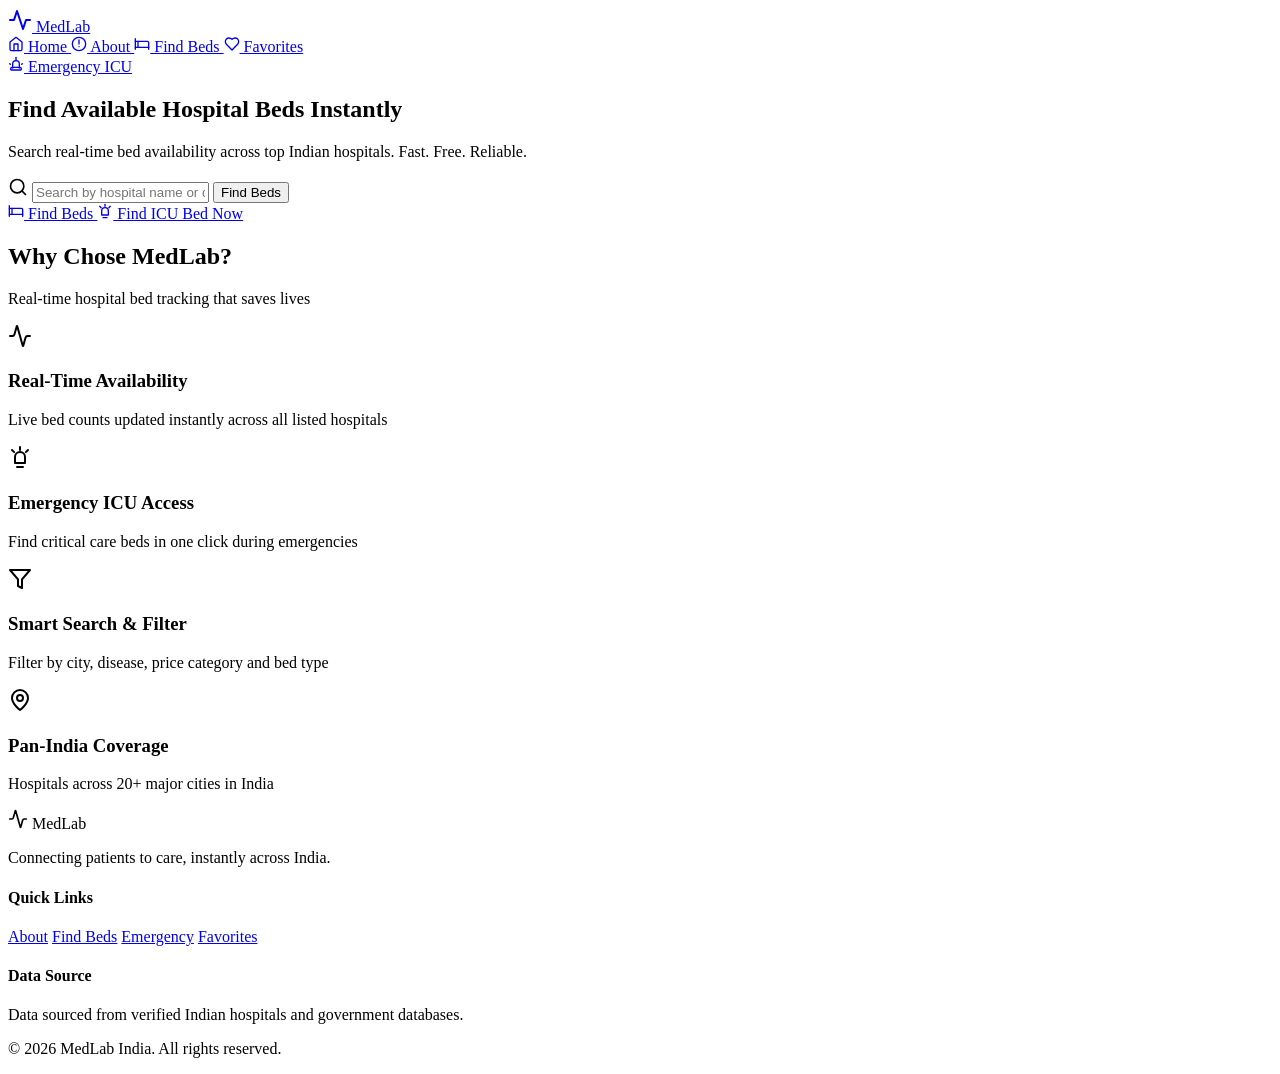
==== index.html @ c767801e "Main Page created" ====
<!DOCTYPE html>
<html lang="en">
<head>
    <meta charset="UTF-8">
    <meta name="viewport" content="width=device-width, initial-scale=1.0">
    <title>MedLab — Find Hospital Beds Instantly</title>
    <link rel="stylesheet" href="style.css">
    <link href="https://fonts.googleapis.com/css2?family=Syne:wght@400;600;700;800&family=DM+Sans:wght@300;400;500;600&display=swap" rel="stylesheet">
</head>
<body>
    <div class="app">
        <nav class="navbar">
            <a href="index.html" class="logo">
                <svg xmlns="http://www.w3.org/2000/svg" width="24" height="24" viewBox="0 0 24 24" fill="none" stroke="currentColor" stroke-width="2" stroke-linecap="round" stroke-linejoin="round"><polyline points="22 12 18 12 15 21 9 3 6 12 2 12"/></svg>
                <span>MedLab</span>
            </a>
            <div class="nav-links">
                <a href="index.html" class="nav-link" id="nav-home">
                    <svg xmlns="http://www.w3.org/2000/svg" width="16" height="16" viewBox="0 0 24 24" fill="none" stroke="currentColor" stroke-width="2" stroke-linecap="round" stroke-linejoin="round"><path d="m3 9 9-7 9 7v11a2 2 0 0 1-2 2H5a2 2 0 0 1-2-2z"/><polyline points="9 22 9 12 15 12 15 22"/></svg>
                    Home                    
                </a>
                <a href="about.html" class="nav-link" id="nav-about">
                    <svg xmlns="http://www.w3.org/2000/svg" width="16" height="16" viewBox="0 0 24 24" fill="none" stroke="currentColor" stroke-width="2" stroke-linecap="round" stroke-linejoin="round"><circle cx="12" cy="12" r="10"/><path d="M12 6v6m0 4h.01"/></svg>
                    About
                </a>
                <a href="beds.html" class="nav-link" id="nav-beds">
                    <svg xmlns="http://www.w3.org/2000/svg" width="16" height="16" viewBox="0 0 24 24" fill="none" stroke="currentColor" stroke-width="2" stroke-linecap="round" stroke-linejoin="round"><path d="M2 4v16"/><path d="M2 8h18a2 2 0 0 1 2 2v10"/><path d="M2 17h20"/><path d="M6 8v9"/></svg>
                    Find Beds
                </a>
                <a href="favorites.html" class="nav-link" id="nav-favorites">
                    <svg xmlns="http://www.w3.org/2000/svg" width="16" height="16" viewBox="0 0 24 24" fill="none" stroke="currentColor" stroke-width="2" stroke-linecap="round" stroke-linejoin="round"><path d="M19 14c1.49-1.46 3-3.21 3-5.5A5.5 5.5 0 0 0 16.5 3c-1.76 0-3 .5-4.5 2-1.5-1.5-2.74-2-4.5-2A5.5 5.5 0 0 0 2 8.5c0 2.3 1.5 4.05 3 5.5l7 7Z"/></svg>
                    Favorites
                </a>
            </div>
                <a href="beds.html?filter=icu" class="emergency-nav" id="nav-emergency">
                    <svg xmlns="http://www.w3.org/2000/svg" width="16" height="16" viewBox="0 0 24 24" fill="none" stroke="currentColor" stroke-width="2" stroke-linecap="round" stroke-linejoin="round"><path d="M7 18v-6a5 5 0 1 1 10 0v6"/><path d="M5 21a1 1 0 0 1-1-1v-1a2 2 0 0 1 2-2h12a2 2 0 0 1 2 2v1a1 1 0 0 1-1 1z"/><path d="M12 7V2"/><path d="m3.5 12.5-1-1"/><path d="m20.5 12.5 1-1"/></svg>
                    <span class="emergency-text">Emergency ICU</span>
                </a>
        </nav>

        <section class="hero">
            <div class="hero-inner">
                <h1 class="hero-heading">
                    Find Available Hospital Beds Instantly
                </h1>
                <p class="hero-subtitle">Search real-time bed availability across top Indian hospitals. Fast. Free. Reliable.</p>
                <div class="hero-searchbar">
                    <svg xmlns="http://www.w3.org/2000/svg" width="20" height="20" viewBox="0 0 24 24" fill="none" stroke="currentColor" stroke-width="2" stroke-linecap="round" stroke-linejoin="round"><circle cx="11" cy="11" r="8"/><path d="m21 21-4.3-4.3"/></svg>
                    <input id="hero-search" type="text" placeholder="Search by hospital name or disease..." />
                    <button id="btn-hero-search" class="btn-search">Find Beds</button>
                </div>
                <div class="hero-actions">
                    <a href="beds.html" class="btn-find-beds">
                    <svg xmlns="http://www.w3.org/2000/svg" width="16" height="16" viewBox="0 0 24 24" fill="none" stroke="currentColor" stroke-width="2" stroke-linecap="round" stroke-linejoin="round"><path d="M2 4v16"/><path d="M2 8h18a2 2 0 0 1 2 2v10"/><path d="M2 17h20"/><path d="M6 8v9"/></svg>
                    Find Beds
                    </a>
                    <a href="beds.html?bedType=ICU%20Only" class="btn-emergency-hero">
                    <svg xmlns="http://www.w3.org/2000/svg" width="16" height="16" viewBox="0 0 24 24" fill="none" stroke="currentColor" stroke-width="2" stroke-linecap="round" stroke-linejoin="round"><path d="M7 12a5 5 0 0 1 5-5v0a5 5 0 0 1 5 5v6H7v-6Z"/><path d="M12 2v3"/><path d="m20 5-2.14 2.14"/><path d="m4 5 2.14 2.14"/><path d="M15 22H9"/></svg>
                    Find ICU Bed Now
                    </a>
                </div>
            </div>
        </section>
        <section class="feature-section">
            <div class="feature-inner">
                <h2 class="reveal">Why Chose MedLab?</h2>
                <p class="reveal">Real-time hospital bed tracking that saves lives</p>
                <div class="features-grid">
                    <div class="feature-card" style="transition-delay: 0ms">
                        <div class="feature-icon">
                            <svg xmlns="http://www.w3.org/2000/svg" width="24" height="24" viewBox="0 0 24 24" fill="none" stroke="currentColor" stroke-width="2" stroke-linecap="round" stroke-linejoin="round"><path d="M22 12h-2.48a2 2 0 0 0-1.93 1.46l-2.35 8.36a.25.25 0 0 1-.48 0L9.24 2.18a.25.25 0 0 0-.48 0l-2.35 8.36A2 2 0 0 1 4.48 12H2"/></svg>
                        </div>
                        <h3>Real-Time Availability</h3>
                        <p>Live bed counts updated instantly across all listed hospitals</p>
                    </div>
                    <div class="feature-card" style="transition-delay: 80ms">
                        <div class="feature-icon">
                            <svg xmlns="http://www.w3.org/2000/svg" width="24" height="24" viewBox="0 0 24 24" fill="none" stroke="currentColor" stroke-width="2" stroke-linecap="round" stroke-linejoin="round"><path d="M7 12a5 5 0 0 1 5-5v0a5 5 0 0 1 5 5v6H7v-6Z"/><path d="M12 2v3"/><path d="m20 5-2.14 2.14"/><path d="m4 5 2.14 2.14"/><path d="M15 22H9"/></svg>
                        </div>
                        <h3>Emergency ICU Access</h3>
                        <p>Find critical care beds in one click during emergencies</p>
                    </div>
                    <div class="feature-card" style="transition-delay: 160ms">
                        <div class="feature-icon">
                            <svg xmlns="http://www.w3.org/2000/svg" width="24" height="24" viewBox="0 0 24 24" fill="none" stroke="currentColor" stroke-width="2" stroke-linecap="round" stroke-linejoin="round"><polygon points="22 3 2 3 10 12.46 10 19 14 21 14 12.46 22 3"/></svg>
                        </div>
                        <h3>Smart Search & Filter</h3>
                        <p>Filter by city, disease, price category and bed type</p>
                    </div>
                    <div class="feature-card" style="transition-delay: 240ms">
                        <div class="feature-icon">
                            <svg xmlns="http://www.w3.org/2000/svg" width="24" height="24" viewBox="0 0 24 24" fill="none" stroke="currentColor" stroke-width="2" stroke-linecap="round" stroke-linejoin="round"><path d="M20 10c0 6-8 12-8 12s-8-6-8-12a8 8 0 0 1 16 0Z"/><circle cx="12" cy="10" r="3"/></svg>
                        </div>
                        <h3>Pan-India Coverage</h3>
                        <p>Hospitals across 20+ major cities in India</p>
                    </div>
                </div>
            </div>
        </section>
        <footer class="footer">
            <div class="footer-grid">
                <div>
                    <div class="footer-brand">
                    <svg xmlns="http://www.w3.org/2000/svg" width="20" height="20" viewBox="0 0 24 24" fill="none" stroke="currentColor" stroke-width="2" stroke-linecap="round" stroke-linejoin="round"><path d="M22 12h-2.48a2 2 0 0 0-1.93 1.46l-2.35 8.36a.25.25 0 0 1-.48 0L9.24 2.18a.25.25 0 0 0-.48 0l-2.35 8.36A2 2 0 0 1 4.48 12H2"/></svg>
                    <span>MedLab</span>
                    </div>
                    <p class="footer-desc">Connecting patients to care, instantly across India.</p>
                </div>
                <div>
                    <h4>Quick Links</h4>
                    <div class="footer-links">
                    <a href="about.html" class="footer-link">About</a>
                    <a href="beds.html" class="footer-link">Find Beds</a>
                    <a href="beds.html?filter=icu" class="footer-link">Emergency</a>
                    <a href="favorites.html" class="footer-link">Favorites</a>
                    </div>
                </div>
                <div>
                    <h4>Data Source</h4>
                    <p class="footer-source">Data sourced from verified Indian hospitals and government databases.</p>
                </div>
                </div>
                <div class="footer-bottom">
                <p>© 2026 MedLab India. All rights reserved.</p>
            </div>
        </footer>
 
</div>
</body>
</html>
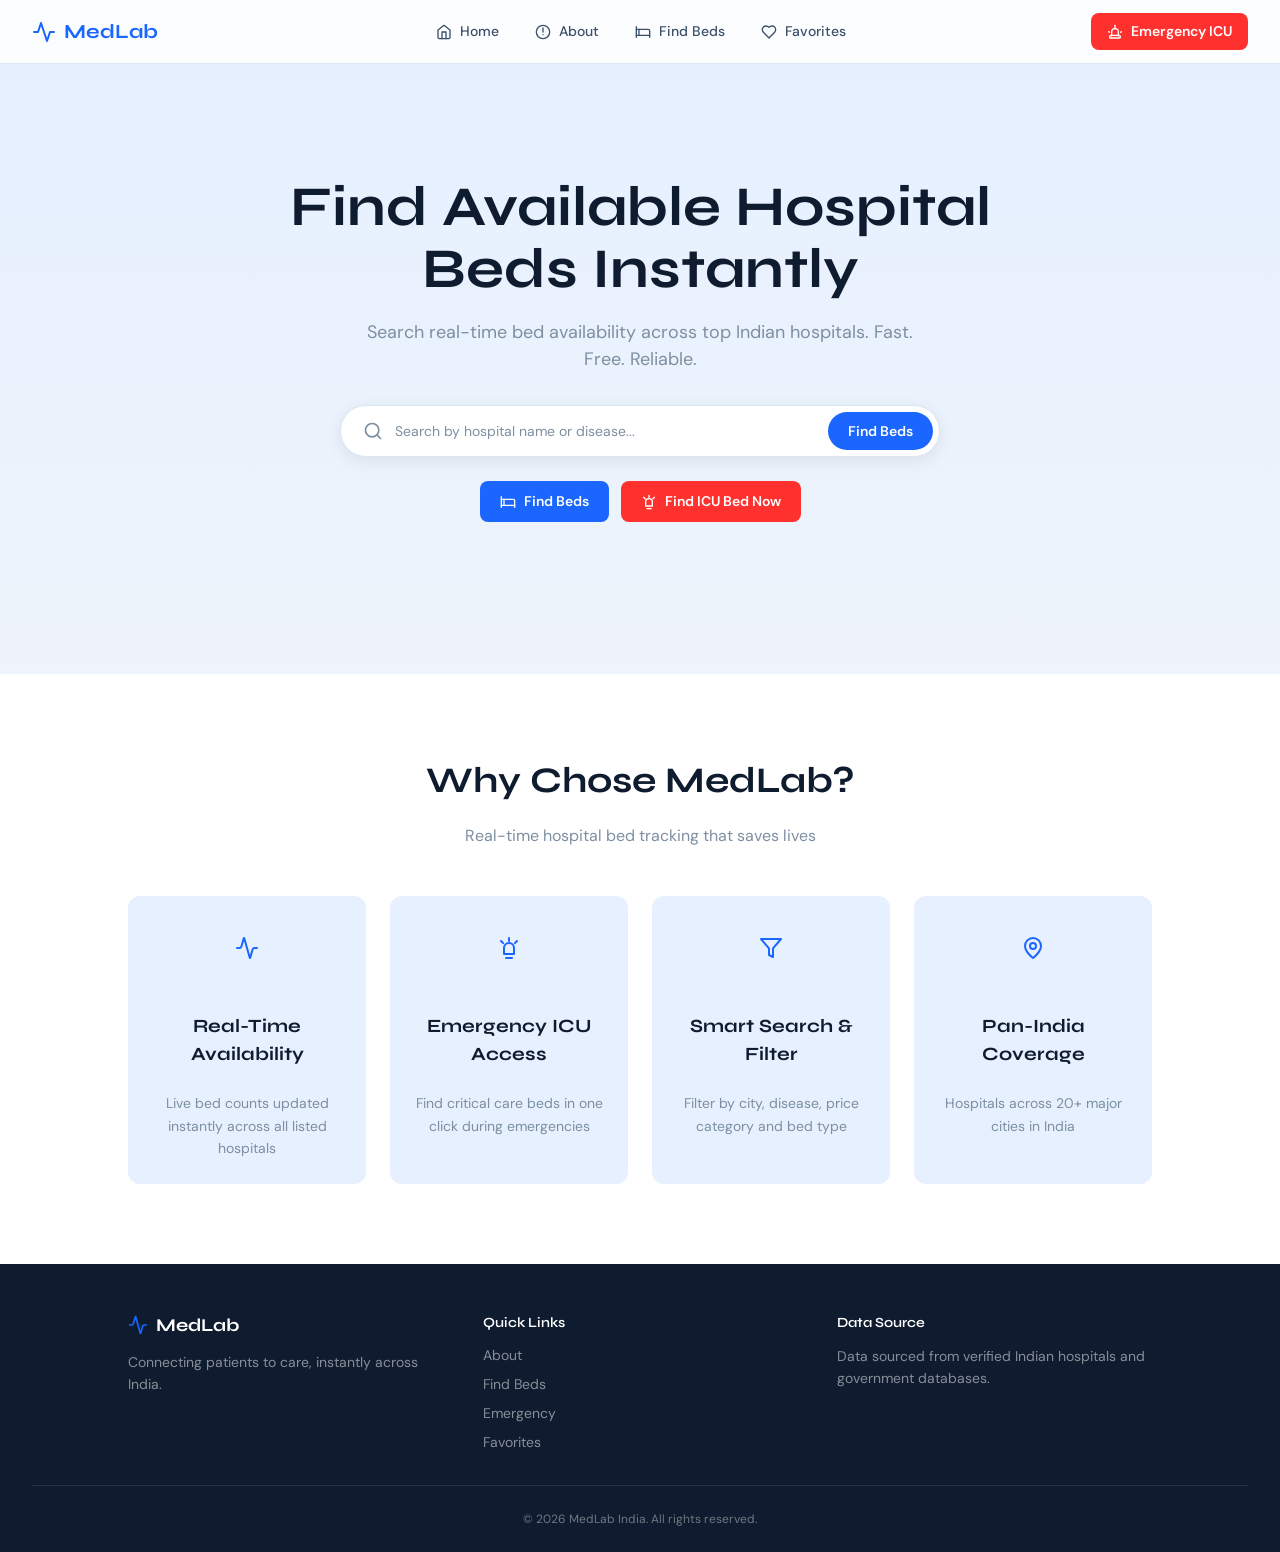
==== commit f24f45ef: "Simplified structure for home page" ====
--- a/index.html
+++ b/index.html
@@ -1,20 +1,20 @@
 <!DOCTYPE html>
 <html lang="en">
 <head>
-    <meta charset="UTF-8">
-    <meta name="viewport" content="width=device-width, initial-scale=1.0">
-    <title>MedLab — Find Hospital Beds Instantly</title>
-    <link rel="stylesheet" href="style.css">
-    <link href="https://fonts.googleapis.com/css2?family=Syne:wght@400;600;700;800&family=DM+Sans:wght@300;400;500;600&display=swap" rel="stylesheet">
+  <meta charset="UTF-8">
+  <meta name="viewport" content="width=device-width, initial-scale=1.0">
+  <title>MedLab — Find Hospital Beds Instantly</title>
+  <link rel="stylesheet" href="style.css">
+  <link href="https://fonts.googleapis.com/css2?family=Syne:wght@400;600;700;800&family=DM+Sans:wght@300;400;500;600&display=swap" rel="stylesheet">
 </head>
 <body>
-    <div class="app">
-        <nav class="navbar">
-            <a href="index.html" class="logo">
-                <svg xmlns="http://www.w3.org/2000/svg" width="24" height="24" viewBox="0 0 24 24" fill="none" stroke="currentColor" stroke-width="2" stroke-linecap="round" stroke-linejoin="round"><polyline points="22 12 18 12 15 21 9 3 6 12 2 12"/></svg>
-                <span>MedLab</span>
-            </a>
-            <div class="nav-links">
+  <div class="app">
+    <nav class="navbar">
+      <a href="index.html" class="logo">
+        <svg xmlns="http://www.w3.org/2000/svg" width="24" height="24" viewBox="0 0 24 24" fill="none" stroke="currentColor" stroke-width="2" stroke-linecap="round" stroke-linejoin="round"><polyline points="22 12 18 12 15 21 9 3 6 12 2 12"/></svg>
+        <span>MedLab</span>
+      </a>
+      <div class="nav-links">
                 <a href="index.html" class="nav-link" id="nav-home">
                     <svg xmlns="http://www.w3.org/2000/svg" width="16" height="16" viewBox="0 0 24 24" fill="none" stroke="currentColor" stroke-width="2" stroke-linecap="round" stroke-linejoin="round"><path d="m3 9 9-7 9 7v11a2 2 0 0 1-2 2H5a2 2 0 0 1-2-2z"/><polyline points="9 22 9 12 15 12 15 22"/></svg>
                     Home                    
@@ -65,66 +65,65 @@
             <div class="feature-inner">
                 <h2 class="reveal">Why Chose MedLab?</h2>
                 <p class="reveal">Real-time hospital bed tracking that saves lives</p>
-                <div class="features-grid">
-                    <div class="feature-card" style="transition-delay: 0ms">
-                        <div class="feature-icon">
-                            <svg xmlns="http://www.w3.org/2000/svg" width="24" height="24" viewBox="0 0 24 24" fill="none" stroke="currentColor" stroke-width="2" stroke-linecap="round" stroke-linejoin="round"><path d="M22 12h-2.48a2 2 0 0 0-1.93 1.46l-2.35 8.36a.25.25 0 0 1-.48 0L9.24 2.18a.25.25 0 0 0-.48 0l-2.35 8.36A2 2 0 0 1 4.48 12H2"/></svg>
-                        </div>
-                        <h3>Real-Time Availability</h3>
-                        <p>Live bed counts updated instantly across all listed hospitals</p>
-                    </div>
-                    <div class="feature-card" style="transition-delay: 80ms">
-                        <div class="feature-icon">
-                            <svg xmlns="http://www.w3.org/2000/svg" width="24" height="24" viewBox="0 0 24 24" fill="none" stroke="currentColor" stroke-width="2" stroke-linecap="round" stroke-linejoin="round"><path d="M7 12a5 5 0 0 1 5-5v0a5 5 0 0 1 5 5v6H7v-6Z"/><path d="M12 2v3"/><path d="m20 5-2.14 2.14"/><path d="m4 5 2.14 2.14"/><path d="M15 22H9"/></svg>
-                        </div>
-                        <h3>Emergency ICU Access</h3>
-                        <p>Find critical care beds in one click during emergencies</p>
-                    </div>
-                    <div class="feature-card" style="transition-delay: 160ms">
-                        <div class="feature-icon">
-                            <svg xmlns="http://www.w3.org/2000/svg" width="24" height="24" viewBox="0 0 24 24" fill="none" stroke="currentColor" stroke-width="2" stroke-linecap="round" stroke-linejoin="round"><polygon points="22 3 2 3 10 12.46 10 19 14 21 14 12.46 22 3"/></svg>
-                        </div>
-                        <h3>Smart Search & Filter</h3>
-                        <p>Filter by city, disease, price category and bed type</p>
-                    </div>
-                    <div class="feature-card" style="transition-delay: 240ms">
-                        <div class="feature-icon">
-                            <svg xmlns="http://www.w3.org/2000/svg" width="24" height="24" viewBox="0 0 24 24" fill="none" stroke="currentColor" stroke-width="2" stroke-linecap="round" stroke-linejoin="round"><path d="M20 10c0 6-8 12-8 12s-8-6-8-12a8 8 0 0 1 16 0Z"/><circle cx="12" cy="10" r="3"/></svg>
-                        </div>
-                        <h3>Pan-India Coverage</h3>
-                        <p>Hospitals across 20+ major cities in India</p>
-                    </div>
-                </div>
+        <div class="features-grid">
+          <div class="feature-card">
+            <div class="feature-icon">
+              <svg xmlns="http://www.w3.org/2000/svg" width="24" height="24" viewBox="0 0 24 24" fill="none" stroke="currentColor" stroke-width="2" stroke-linecap="round" stroke-linejoin="round"><path d="M22 12h-2.48a2 2 0 0 0-1.93 1.46l-2.35 8.36a.25.25 0 0 1-.48 0L9.24 2.18a.25.25 0 0 0-.48 0l-2.35 8.36A2 2 0 0 1 4.48 12H2"/></svg>
+            </div>
+            <h3>Real-Time Availability</h3>
+            <p>Live bed counts updated instantly across all listed hospitals</p>
+          </div>
+          <div class="feature-card">
+            <div class="feature-icon">
+              <svg xmlns="http://www.w3.org/2000/svg" width="24" height="24" viewBox="0 0 24 24" fill="none" stroke="currentColor" stroke-width="2" stroke-linecap="round" stroke-linejoin="round"><path d="M7 12a5 5 0 0 1 5-5v0a5 5 0 0 1 5 5v6H7v-6Z"/><path d="M12 2v3"/><path d="m20 5-2.14 2.14"/><path d="m4 5 2.14 2.14"/><path d="M15 22H9"/></svg>
+            </div>
+            <h3>Emergency ICU Access</h3>
+            <p>Find critical care beds in one click during emergencies</p>
+          </div>
+          <div class="feature-card">
+            <div class="feature-icon">
+              <svg xmlns="http://www.w3.org/2000/svg" width="24" height="24" viewBox="0 0 24 24" fill="none" stroke="currentColor" stroke-width="2" stroke-linecap="round" stroke-linejoin="round"><polygon points="22 3 2 3 10 12.46 10 19 14 21 14 12.46 22 3"/></svg>
+            </div>
+            <h3>Smart Search & Filter</h3>
+            <p>Filter by city, disease, price category and bed type</p>
+          </div>
+          <div class="feature-card">
+            <div class="feature-icon">
+              <svg xmlns="http://www.w3.org/2000/svg" width="24" height="24" viewBox="0 0 24 24" fill="none" stroke="currentColor" stroke-width="2" stroke-linecap="round" stroke-linejoin="round"><path d="M20 10c0 6-8 12-8 12s-8-6-8-12a8 8 0 0 1 16 0Z"/><circle cx="12" cy="10" r="3"/></svg>
+            </div>
+            <h3>Pan-India Coverage</h3>
+            <p>Hospitals across 20+ major cities in India</p>
+          </div>
+        </div>
             </div>
         </section>
         <footer class="footer">
-            <div class="footer-grid">
-                <div>
-                    <div class="footer-brand">
-                    <svg xmlns="http://www.w3.org/2000/svg" width="20" height="20" viewBox="0 0 24 24" fill="none" stroke="currentColor" stroke-width="2" stroke-linecap="round" stroke-linejoin="round"><path d="M22 12h-2.48a2 2 0 0 0-1.93 1.46l-2.35 8.36a.25.25 0 0 1-.48 0L9.24 2.18a.25.25 0 0 0-.48 0l-2.35 8.36A2 2 0 0 1 4.48 12H2"/></svg>
-                    <span>MedLab</span>
-                    </div>
-                    <p class="footer-desc">Connecting patients to care, instantly across India.</p>
-                </div>
-                <div>
-                    <h4>Quick Links</h4>
-                    <div class="footer-links">
-                    <a href="about.html" class="footer-link">About</a>
-                    <a href="beds.html" class="footer-link">Find Beds</a>
-                    <a href="beds.html?filter=icu" class="footer-link">Emergency</a>
-                    <a href="favorites.html" class="footer-link">Favorites</a>
-                    </div>
-                </div>
-                <div>
-                    <h4>Data Source</h4>
-                    <p class="footer-source">Data sourced from verified Indian hospitals and government databases.</p>
-                </div>
-                </div>
-                <div class="footer-bottom">
-                <p>© 2026 MedLab India. All rights reserved.</p>
+          <div class="footer-grid">
+            <div>
+              <div class="footer-brand">
+                <svg xmlns="http://www.w3.org/2000/svg" width="20" height="20" viewBox="0 0 24 24" fill="none" stroke="currentColor" stroke-width="2" stroke-linecap="round" stroke-linejoin="round"><path d="M22 12h-2.48a2 2 0 0 0-1.93 1.46l-2.35 8.36a.25.25 0 0 1-.48 0L9.24 2.18a.25.25 0 0 0-.48 0l-2.35 8.36A2 2 0 0 1 4.48 12H2"/></svg>
+                <span>MedLab</span>
+              </div>
+              <p class="footer-desc">Connecting patients to care, instantly across India.</p>
             </div>
+            <div>
+              <h4>Quick Links</h4>
+              <div class="footer-links">
+                <a href="about.html" class="footer-link">About</a>
+                <a href="beds.html" class="footer-link">Find Beds</a>
+                <a href="beds.html?filter=icu" class="footer-link">Emergency</a>
+                <a href="favorites.html" class="footer-link">Favorites</a>
+              </div>
+            </div>
+            <div>
+              <h4>Data Source</h4>
+              <p class="footer-source">Data sourced from verified Indian hospitals and government databases.</p>
+            </div>
+          </div>
+          <div class="footer-bottom">
+            <p>&copy; 2026 MedLab India. All rights reserved.</p>
+          </div>
         </footer>
- 
-</div>
-</body>
-</html>+      </div>
+    </body>
+  </html>
--- a/style.css
+++ b/style.css
@@ -0,0 +1,622 @@
+:root {
+  --ml-primary: hsl(220, 100%, 55%);
+  --ml-primary-dark: hsl(220, 86%, 45%);
+  --ml-primary-light: hsl(216, 100%, 95%);
+  --ml-bg: hsl(214, 60%, 96%);
+  --ml-white: hsl(0, 0%, 100%);
+  --ml-text: hsl(214, 52%, 12%);
+  --ml-text-2: hsl(212, 28%, 32%);
+  --ml-muted: hsl(210, 16%, 56%);
+  --ml-border: hsl(212, 52%, 91%);
+  --ml-emergency: hsl(1, 100%, 59%);
+  --ml-green: hsl(160, 100%, 35%);
+  --ml-green-bg: hsl(160, 60%, 94%);
+  --ml-yellow: hsl(38, 92%, 50%);
+  --ml-yellow-bg: hsl(46, 100%, 96%);
+  --ml-red: hsl(0, 84%, 60%);
+  --ml-red-bg: hsl(0, 86%, 97%);
+  --ml-dark: hsl(214, 52%, 12%);
+  --radius: 0.75rem;
+}
+
+*, *::before, *::after {
+  margin: 0;
+  padding: 0;
+  box-sizing: border-box;
+  border-color: var(--ml-border);
+}
+
+html { 
+  scroll-behavior: smooth; 
+}
+
+body {
+  font-family: 'DM Sans', sans-serif;
+  background: var(--ml-bg);
+  color: var(--ml-text);
+  line-height: 1.5;
+}
+
+h1, h2, h3, h4, h5, h6 { 
+  font-family: 'Syne', sans-serif; 
+}
+
+button {
+  cursor: pointer;
+  border: none;
+  background: none;
+  font-family: inherit;
+  font-size: inherit;
+  color: inherit;
+}
+
+a {
+  text-decoration: none;
+  color: inherit;
+}
+
+img { 
+  display: block; max-width: 100%; 
+}
+input, select { 
+  font-family: 'DM Sans', sans-serif; 
+}
+ 
+.app { 
+  min-height: 100vh; background: var(--ml-bg); 
+}
+
+.navbar {
+  position: sticky;
+  top: 0;
+  z-index: 50;
+  height: 64px;
+  background: rgba(255,255,255,0.8);
+  backdrop-filter: blur(20px);
+  border-bottom: 1px solid var(--ml-border);
+  display: flex;
+  align-items: center;
+  padding: 0 24px;
+  gap: 8px;
+}
+@media (min-width: 768px) { 
+  .navbar { 
+    padding: 0 32px; 
+  } 
+}
+
+.logo {
+  display: flex;
+  align-items: center;
+  gap: 8px;
+  margin-right: 32px;
+  text-decoration: none;
+}
+
+.logo svg { 
+  width: 24px; height: 24px; color: var(--ml-primary); 
+}
+.logo span {
+  font-family: 'Syne', sans-serif;
+  font-weight: 700;
+  font-size: 1.25rem;
+  color: var(--ml-primary);
+}
+
+.nav-links {
+  display: none;
+  align-items: center;
+  gap: 4px;
+  flex: 1;
+  justify-content: center;
+}
+@media (min-width: 768px) { 
+  .nav-links { display: flex; 
+  } 
+}
+ 
+.nav-link {
+  display: flex;
+  align-items: center;
+  gap: 8px;
+  padding: 8px 16px;
+  border-radius: 8px;
+  font-size: 0.875rem;
+  font-weight: 500;
+  color: var(--ml-text-2);
+  text-decoration: none;
+}
+
+.nav-link svg { 
+  width: 16px; height: 16px; flex-shrink: 0; 
+}
+.nav-link:hover {
+  background: rgba(216, 230, 255, 0.5);
+  color: var(--ml-primary);
+}
+.nav-link.active {
+  background: var(--ml-primary-light);
+  color: var(--ml-primary);
+}
+
+.emergency-nav {
+  margin-left: auto;
+  display: flex;
+  align-items: center;
+  gap: 8px;
+  background: var(--ml-emergency);
+  color: var(--ml-white);
+  padding: 8px 16px;
+  border-radius: 8px;
+  font-size: 0.875rem;
+  font-weight: 600;
+  transition: opacity 0.2s;
+  text-decoration: none;
+}
+@media (min-width: 768px) { 
+  .emergency-nav { margin-left: 0; } 
+}
+.emergency-nav:hover { 
+  opacity: 0.9; 
+}
+.emergency-nav svg { 
+  width: 16px; 
+  height: 16px; 
+}
+.emergency-nav .emergency-text { 
+  display: none; 
+}
+@media (min-width: 640px) { 
+  .emergency-nav .emergency-text { 
+    display: inline; 
+  } 
+}
+ 
+.hero {
+  background: linear-gradient(to bottom, var(--ml-primary-light), var(--ml-bg));
+  padding: 80px 24px;
+  text-align: center;
+}
+
+@media (min-width: 768px) {
+   .hero { 
+    padding: 112px 24px; 
+  } 
+}
+
+.hero-inner { 
+  max-width: 768px; margin: 0 auto; 
+}
+
+.hero-heading {
+  font-family: 'Syne', sans-serif;
+  font-size: 2.25rem;
+  font-weight: 700;
+  line-height: 1.1;
+  color: var(--ml-text);
+  margin-bottom: 20px;
+}
+
+.hero-heading span { 
+  color: var(--ml-primary); 
+}
+@media (min-width: 768px) { 
+  .hero-heading { font-size: 3.5rem; }
+ }
+
+ .hero-subtitle {
+  font-size: 1.125rem;
+  color: var(--ml-muted);
+  margin-bottom: 32px;
+  max-width: 576px;
+  margin-left: auto;
+  margin-right: auto;
+}
+
+.hero-searchbar {
+  max-width: 600px;
+  margin: 0 auto 24px;
+  background: var(--ml-white);
+  border-radius: 9999px;
+  border: 1px solid var(--ml-border);
+  box-shadow: 0 4px 16px rgba(0,0,0,0.08);
+  display: flex;
+  align-items: center;
+  padding: 6px;
+}
+
+.hero-searchbar svg {
+  width: 20px; height: 20px;
+  color: var(--ml-muted);
+  margin-left: 16px;
+  flex-shrink: 0;
+}
+
+.hero-searchbar input {
+  flex: 1;
+  padding: 10px 12px;
+  background: transparent;
+  border: none;
+  outline: none;
+  font-size: 0.875rem;
+  color: var(--ml-text);
+}
+.hero-searchbar input::placeholder { 
+  color: var(--ml-muted); 
+}
+
+.hero-searchbar .btn-search {
+  background: var(--ml-primary);
+  color: var(--ml-white);
+  padding: 10px 20px;
+  border-radius: 9999px;
+  font-size: 0.875rem;
+  font-weight: 600;
+}
+
+
+.hero-searchbar .btn-search:hover { 
+  background: var(--ml-primary-dark); 
+}
+
+.hero-actions {
+  display: flex;
+  align-items: center;
+  justify-content: center;
+  gap: 12px;
+  flex-wrap: wrap;
+  margin-bottom: 40px;
+}
+
+.btn-find-beds {
+  display: inline-flex;
+  align-items: center;
+  gap: 8px;
+  padding: 10px 20px;
+  border-radius: 8px;
+  font-size: 0.875rem;
+  font-weight: 600;
+  background: var(--ml-primary);
+  color: var(--ml-white);
+  text-decoration: none;
+}
+.btn-find-beds:hover { 
+  background: var(--ml-primary-dark); 
+}
+.btn-find-beds svg { 
+  width: 16px; height: 16px; 
+}
+ 
+.btn-emergency-hero {
+  display: inline-flex;
+  align-items: center;
+  gap: 8px;
+  padding: 10px 20px;
+  border-radius: 8px;
+  font-size: 0.875rem;
+  font-weight: 600;
+  background: var(--ml-emergency);
+  color: var(--ml-white);
+  text-decoration: none;
+}
+.btn-emergency-hero:hover { 
+  opacity: 0.9; 
+}
+.btn-emergency-hero svg { 
+  width: 16px; height: 16px; 
+}
+
+.feature-section {
+  background: var(--ml-white);
+  padding: 80px 24px;
+}
+
+.feature-inner { 
+  max-width: 1024px; margin: 0 auto; 
+}
+
+.feature-inner h2 {
+  font-size: 1.875rem;
+  font-weight: 700;
+  text-align: center;
+  color: var(--ml-text);
+  margin-bottom: 16px;
+}
+
+@media (min-width: 768px) { .feature-inner h2 { font-size: 2.25rem; } }
+ 
+.feature-inner > p {
+  text-align: center;
+  color: var(--ml-muted);
+  margin-bottom: 48px;
+  max-width: 512px;
+  margin-left: auto;
+  margin-right: auto;
+}
+
+.features-grid {
+  display: grid;
+  grid-template-columns: 1fr;
+  gap: 24px;
+}
+@media (min-width: 640px) { .features-grid { grid-template-columns: repeat(2, 1fr); } }
+@media (min-width: 1024px) { .features-grid { grid-template-columns: repeat(4, 1fr); } }
+ 
+.feature-card {
+  background: var(--ml-primary-light);
+  border-radius: var(--radius);
+  padding: 24px;
+  display: flex;
+  flex-direction: column;
+  align-items: center;
+  gap: 16px;
+  text-align: center;
+}
+
+.feature-icon {
+  width: 56px; height: 56px;
+  border-radius: 16px;
+  background: var(--ml-primary-light);
+  display: flex;
+  align-items: center;
+  justify-content: center;
+  margin: 0 auto 20px;
+}
+.feature-icon svg { 
+  width: 24px; 
+  height: 24px; 
+  color: var(--ml-primary); 
+}
+
+.feature-card h3 {
+  font-weight: 700;
+  color: var(--ml-text);
+  margin-bottom: 8px;
+}
+.feature-card p {
+  font-size: 0.875rem;
+  color: var(--ml-muted);
+  line-height: 1.6;
+}
+
+.footer {
+  background: var(--ml-dark);
+  color: var(--ml-white);
+  padding: 48px 24px 24px;
+}
+@media (min-width: 768px) { .footer { padding: 48px 32px 24px; } }
+ 
+.footer-grid {
+  max-width: 1024px;
+  margin: 0 auto;
+  display: grid;
+  grid-template-columns: 1fr;
+  gap: 40px;
+  margin-bottom: 32px;
+}
+@media (min-width: 768px) { .footer-grid { grid-template-columns: repeat(3, 1fr); } }
+ 
+.footer-brand {
+  display: flex;
+  align-items: center;
+  gap: 8px;
+  margin-bottom: 12px;
+}
+.footer-brand svg { width: 20px; height: 20px; color: var(--ml-primary); }
+.footer-brand span {
+  font-family: 'Syne', sans-serif;
+  font-weight: 700;
+  font-size: 1.125rem;
+}
+ 
+.footer-desc {
+  font-size: 0.875rem;
+  color: rgba(255,255,255,0.5);
+  line-height: 1.6;
+}
+ 
+.footer h4 {
+  font-family: 'Syne', sans-serif;
+  font-weight: 600;
+  font-size: 0.875rem;
+  margin-bottom: 12px;
+  color: var(--ml-white);
+}
+ 
+.footer-links {
+  display: flex;
+  flex-direction: column;
+  gap: 8px;
+}
+
+.footer-link {
+  display: block;
+  font-size: 0.875rem;
+  color: rgba(255,255,255,0.5);
+  transition: color 0.2s;
+  text-decoration: none;
+}
+.footer-link:hover { color: var(--ml-white); }
+ 
+.footer-source {
+  font-size: 0.875rem;
+  color: rgba(255,255,255,0.5);
+  line-height: 1.6;
+}
+ 
+.footer-bottom {
+  border-top: 1px solid rgba(255,255,255,0.1);
+  padding-top: 24px;
+  text-align: center;
+}
+.footer-bottom p {
+  font-size: 0.75rem;
+  color: rgba(255,255,255,0.4);
+}
+
+.about-hero {
+  background: linear-gradient(to bottom, var(--ml-primary-light), var(--ml-bg));
+  padding: 80px 24px;
+  text-align: center;
+}
+
+.about-heading {
+  font-family: 'Syne', sans-serif;
+  font-size: 1.875rem;
+  font-weight: 700;
+  color: var(--ml-text);
+  margin-bottom: 16px;
+  line-height: 1.15;
+  max-width: 640px;
+  margin-left: auto;
+  margin-right: auto;
+}
+@media (min-width: 768px) { 
+  .about-heading { 
+    font-size: 3rem; 
+  } 
+}
+
+.about-subtitle {
+  font-size: 1.125rem;
+  color: var(--ml-muted);
+  max-width: 672px;
+  margin: 0 auto;
+}
+
+.mission-section {
+  background: var(--ml-white);
+  padding: 80px 24px;
+}
+
+.mission-grid {
+  max-width: 1024px;
+  margin: 0 auto;
+  display: grid;
+  gap: 48px;
+  align-items: center;
+}
+@media (min-width: 768px) { 
+  .mission-grid { 
+    grid-template-columns: 1fr 1fr; 
+  } 
+}
+
+.mission-label {
+  font-family: 'Syne', sans-serif;
+  font-size: 1.875rem;
+  font-weight: 600;
+  color: var(--ml-primary);
+  letter-spacing: 0.05em;
+  display: inline-block;
+  margin-bottom: 8px;
+}
+
+.mission-grid h2 {
+  font-size: 1.875rem;
+  font-weight: 700;
+  color: var(--ml-text);
+  margin-top: 8px;
+  margin-bottom: 16px;
+}
+
+.mission-grid > div:first-child p {
+  color: var(--ml-text-2);
+  margin-bottom: 24px;
+  line-height: 1.6;
+}
+
+.mission-checks { 
+  display: flex; 
+  flex-direction: column; 
+  gap: 12px; 
+}
+
+.mission-check {
+  display: flex;
+  align-items: flex-start;
+  gap: 12px;
+}
+
+.mission-check svg {
+  width: 20px; height: 20px;
+  color: var(--ml-green);
+  flex-shrink: 0;
+  margin-top: 2px;
+}
+.mission-check span { 
+  font-size: 0.875rem; 
+  color: var(--ml-text-2); 
+}
+
+.mission-visual {
+  background: var(--ml-primary-light);
+  border-radius: 16px;
+  padding: 48px;
+  display: flex;
+  align-items: center;
+  justify-content: center;
+  min-height: 240px;
+}
+.mission-visual svg { 
+  width: 96px; 
+  height: 96px; 
+  color: rgba(26, 107, 255, 0.3); 
+}
+
+.tech-section {
+  background: var(--ml-bg);
+  padding: 80px 24px;
+}
+ 
+.tech-inner { 
+  max-width: 896px; 
+  margin: 0 auto; 
+  text-align: center; 
+}
+
+.tech-inner h2 {
+  font-size: 1.875rem;
+  font-weight: 700;
+  color: var(--ml-text);
+  margin-bottom: 40px;
+}
+
+.tech-grid {
+  display: grid;
+  grid-template-columns: repeat(2, 1fr);
+  gap: 24px;
+}
+@media (min-width: 768px) { 
+  .tech-grid { 
+    grid-template-columns: repeat(4, 1fr); 
+  } 
+}
+
+.tech-card {
+  background: var(--ml-white);
+  border: 1px solid var(--ml-border);
+  border-radius: 16px;
+  padding: 24px;
+  text-align: center;
+}
+
+.tech-card:hover {
+  transform: translateY(-4px);
+  box-shadow: 0 12px 32px -8px rgba(26, 107, 255, 0.1);
+}
+.tech-card svg { 
+  width: 32px; 
+  height: 32px; 
+  color: var(--ml-primary); 
+  margin: 0 auto 12px; 
+}
+
+.tech-card span { 
+  font-family: 'Syne', sans-serif; 
+  font-weight: 700; 
+  color: var(--ml-text); 
+}
+
+
+ 
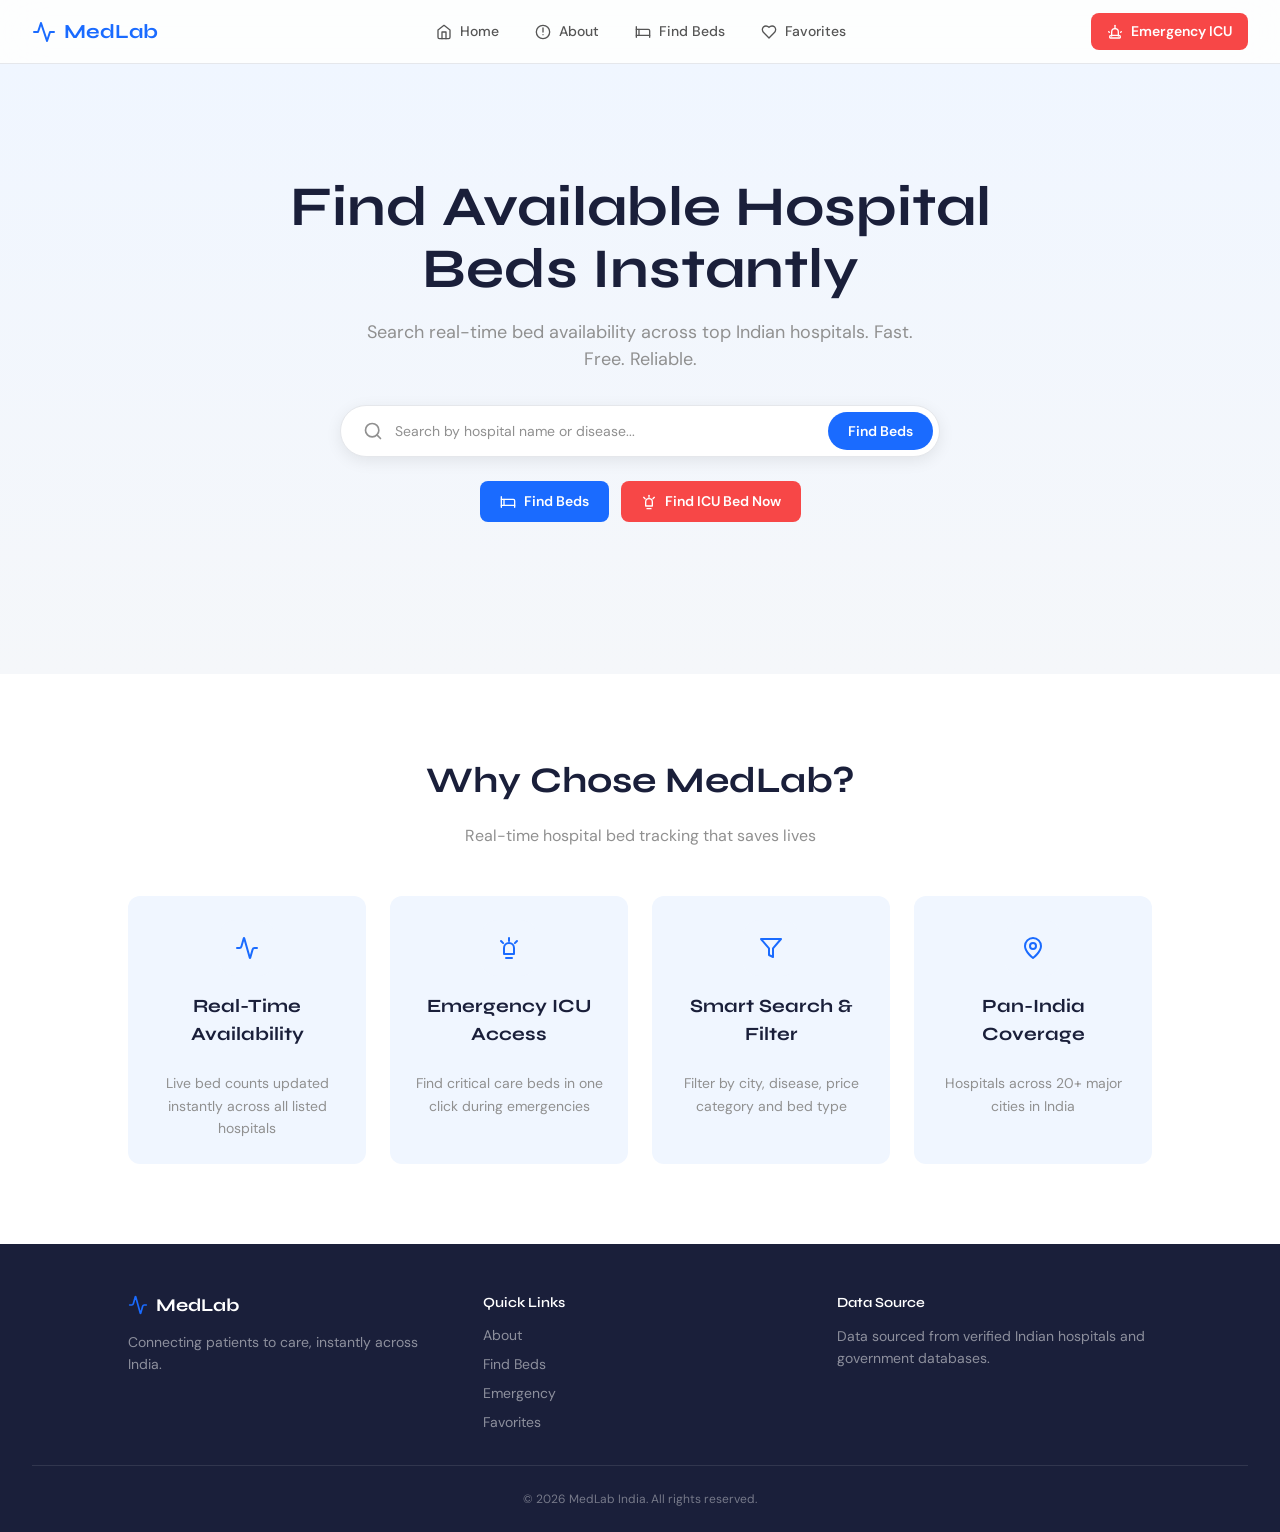
==== commit dfc47260: "Script file attached" ====
--- a/index.html
+++ b/index.html
@@ -6,6 +6,7 @@
   <title>MedLab — Find Hospital Beds Instantly</title>
   <link rel="stylesheet" href="style.css">
   <link href="https://fonts.googleapis.com/css2?family=Syne:wght@400;600;700;800&family=DM+Sans:wght@300;400;500;600&display=swap" rel="stylesheet">
+  <script src="script.js"></script>
 </head>
 <body>
   <div class="app">
--- a/style.css
+++ b/style.css
@@ -1,29 +1,25 @@
 :root {
-  --ml-primary: hsl(220, 100%, 55%);
-  --ml-primary-dark: hsl(220, 86%, 45%);
-  --ml-primary-light: hsl(216, 100%, 95%);
-  --ml-bg: hsl(214, 60%, 96%);
-  --ml-white: hsl(0, 0%, 100%);
-  --ml-text: hsl(214, 52%, 12%);
-  --ml-text-2: hsl(212, 28%, 32%);
-  --ml-muted: hsl(210, 16%, 56%);
-  --ml-border: hsl(212, 52%, 91%);
-  --ml-emergency: hsl(1, 100%, 59%);
-  --ml-green: hsl(160, 100%, 35%);
-  --ml-green-bg: hsl(160, 60%, 94%);
-  --ml-yellow: hsl(38, 92%, 50%);
-  --ml-yellow-bg: hsl(46, 100%, 96%);
-  --ml-red: hsl(0, 84%, 60%);
-  --ml-red-bg: hsl(0, 86%, 97%);
-  --ml-dark: hsl(214, 52%, 12%);
+  --primary: #1a6bff;
+  --primary-dark: #0052cc;
+  --primary-light: #f0f6ff;
+  --bg: #f5f7fa;
+  --white: #ffffff;
+  --text: #1a1f3a;
+  --text-gray: #555555;
+  --muted: #909090;
+  --border: #e5e7eb;
+  --emergency: #f74747;
+  --green: #28b463;
+  --yellow: #ffc107;
+  --red: #ef4444;
+  --dark: #1a1f3a;
   --radius: 0.75rem;
 }
 
-*, *::before, *::after {
+* {
   margin: 0;
   padding: 0;
   box-sizing: border-box;
-  border-color: var(--ml-border);
 }
 
 html { 
@@ -32,8 +28,8 @@
 
 body {
   font-family: 'DM Sans', sans-serif;
-  background: var(--ml-bg);
-  color: var(--ml-text);
+  background: var(--bg);
+  color: var(--text);
   line-height: 1.5;
 }
 
@@ -41,29 +37,27 @@
   font-family: 'Syne', sans-serif; 
 }
 
-button {
+button, a {
   cursor: pointer;
   border: none;
   background: none;
   font-family: inherit;
-  font-size: inherit;
-  color: inherit;
-}
-
-a {
   text-decoration: none;
   color: inherit;
 }
 
 img { 
-  display: block; max-width: 100%; 
-}
+  display: block;
+  max-width: 100%; 
+}
+
 input, select { 
   font-family: 'DM Sans', sans-serif; 
 }
  
 .app { 
-  min-height: 100vh; background: var(--ml-bg); 
+  min-height: 100vh;
+  background: var(--bg); 
 }
 
 .navbar {
@@ -71,18 +65,16 @@
   top: 0;
   z-index: 50;
   height: 64px;
-  background: rgba(255,255,255,0.8);
+  background: rgba(255, 255, 255, 0.8);
   backdrop-filter: blur(20px);
-  border-bottom: 1px solid var(--ml-border);
+  border-bottom: 1px solid var(--border);
   display: flex;
   align-items: center;
   padding: 0 24px;
-  gap: 8px;
-}
+}
+
 @media (min-width: 768px) { 
-  .navbar { 
-    padding: 0 32px; 
-  } 
+  .navbar { padding: 0 32px; } 
 }
 
 .logo {
@@ -90,17 +82,19 @@
   align-items: center;
   gap: 8px;
   margin-right: 32px;
-  text-decoration: none;
 }
 
 .logo svg { 
-  width: 24px; height: 24px; color: var(--ml-primary); 
-}
+  width: 24px;
+  height: 24px;
+  color: var(--primary); 
+}
+
 .logo span {
   font-family: 'Syne', sans-serif;
   font-weight: 700;
   font-size: 1.25rem;
-  color: var(--ml-primary);
+  color: var(--primary);
 }
 
 .nav-links {
@@ -110,11 +104,13 @@
   flex: 1;
   justify-content: center;
 }
+
 @media (min-width: 768px) { 
-  .nav-links { display: flex; 
-  } 
-}
- 
+  .nav-links { 
+    display: flex; 
+  } 
+}
+
 .nav-link {
   display: flex;
   align-items: center;
@@ -123,20 +119,24 @@
   border-radius: 8px;
   font-size: 0.875rem;
   font-weight: 500;
-  color: var(--ml-text-2);
+  color: var(--text-gray);
   text-decoration: none;
+  transition: 0.2s;
 }
 
 .nav-link svg { 
-  width: 16px; height: 16px; flex-shrink: 0; 
-}
+  width: 16px;
+  height: 16px;
+}
+
 .nav-link:hover {
   background: rgba(216, 230, 255, 0.5);
-  color: var(--ml-primary);
-}
+  color: var(--primary);
+}
+
 .nav-link.active {
-  background: var(--ml-primary-light);
-  color: var(--ml-primary);
+  background: var(--primary-light);
+  color: var(--primary);
 }
 
 .emergency-nav {
@@ -144,28 +144,35 @@
   display: flex;
   align-items: center;
   gap: 8px;
-  background: var(--ml-emergency);
-  color: var(--ml-white);
+  background: var(--emergency);
+  color: var(--white);
   padding: 8px 16px;
   border-radius: 8px;
   font-size: 0.875rem;
   font-weight: 600;
-  transition: opacity 0.2s;
   text-decoration: none;
-}
+  transition: 0.2s;
+}
+
 @media (min-width: 768px) { 
-  .emergency-nav { margin-left: 0; } 
-}
+  .emergency-nav { 
+    margin-left: 0; 
+  } 
+}
+
 .emergency-nav:hover { 
   opacity: 0.9; 
 }
+
 .emergency-nav svg { 
-  width: 16px; 
-  height: 16px; 
-}
+  width: 16px;
+  height: 16px;
+}
+
 .emergency-nav .emergency-text { 
   display: none; 
 }
+
 @media (min-width: 640px) { 
   .emergency-nav .emergency-text { 
     display: inline; 
@@ -173,19 +180,20 @@
 }
  
 .hero {
-  background: linear-gradient(to bottom, var(--ml-primary-light), var(--ml-bg));
+  background: linear-gradient(to bottom, var(--primary-light), var(--bg));
   padding: 80px 24px;
   text-align: center;
 }
 
 @media (min-width: 768px) {
-   .hero { 
+  .hero { 
     padding: 112px 24px; 
   } 
 }
 
 .hero-inner { 
-  max-width: 768px; margin: 0 auto; 
+  max-width: 768px;
+  margin: 0 auto; 
 }
 
 .hero-heading {
@@ -193,20 +201,23 @@
   font-size: 2.25rem;
   font-weight: 700;
   line-height: 1.1;
-  color: var(--ml-text);
+  color: var(--text);
   margin-bottom: 20px;
 }
 
 .hero-heading span { 
-  color: var(--ml-primary); 
-}
+  color: var(--primary); 
+}
+
 @media (min-width: 768px) { 
-  .hero-heading { font-size: 3.5rem; }
- }
-
- .hero-subtitle {
+  .hero-heading { 
+    font-size: 3.5rem; 
+  }
+}
+
+.hero-subtitle {
   font-size: 1.125rem;
-  color: var(--ml-muted);
+  color: var(--muted);
   margin-bottom: 32px;
   max-width: 576px;
   margin-left: auto;
@@ -216,20 +227,20 @@
 .hero-searchbar {
   max-width: 600px;
   margin: 0 auto 24px;
-  background: var(--ml-white);
+  background: var(--white);
   border-radius: 9999px;
-  border: 1px solid var(--ml-border);
-  box-shadow: 0 4px 16px rgba(0,0,0,0.08);
+  border: 1px solid var(--border);
+  box-shadow: 0 4px 16px rgba(0, 0, 0, 0.08);
   display: flex;
   align-items: center;
   padding: 6px;
 }
 
 .hero-searchbar svg {
-  width: 20px; height: 20px;
-  color: var(--ml-muted);
+  width: 20px;
+  height: 20px;
+  color: var(--muted);
   margin-left: 16px;
-  flex-shrink: 0;
 }
 
 .hero-searchbar input {
@@ -239,24 +250,25 @@
   border: none;
   outline: none;
   font-size: 0.875rem;
-  color: var(--ml-text);
-}
+  color: var(--text);
+}
+
 .hero-searchbar input::placeholder { 
-  color: var(--ml-muted); 
-}
-
-.hero-searchbar .btn-search {
-  background: var(--ml-primary);
-  color: var(--ml-white);
+  color: var(--muted); 
+}
+
+.btn-search {
+  background: var(--primary);
+  color: var(--white);
   padding: 10px 20px;
   border-radius: 9999px;
   font-size: 0.875rem;
   font-weight: 600;
-}
-
-
-.hero-searchbar .btn-search:hover { 
-  background: var(--ml-primary-dark); 
+  transition: 0.2s;
+}
+
+.btn-search:hover { 
+  background: var(--primary-dark); 
 }
 
 .hero-actions {
@@ -268,7 +280,7 @@
   margin-bottom: 40px;
 }
 
-.btn-find-beds {
+.btn-find-beds, .btn-emergency-hero {
   display: inline-flex;
   align-items: center;
   gap: 8px;
@@ -276,58 +288,60 @@
   border-radius: 8px;
   font-size: 0.875rem;
   font-weight: 600;
-  background: var(--ml-primary);
-  color: var(--ml-white);
   text-decoration: none;
-}
+  transition: 0.2s;
+}
+
+.btn-find-beds {
+  background: var(--primary);
+  color: var(--white);
+}
+
 .btn-find-beds:hover { 
-  background: var(--ml-primary-dark); 
-}
-.btn-find-beds svg { 
-  width: 16px; height: 16px; 
-}
- 
+  background: var(--primary-dark); 
+}
+
 .btn-emergency-hero {
-  display: inline-flex;
-  align-items: center;
-  gap: 8px;
-  padding: 10px 20px;
-  border-radius: 8px;
-  font-size: 0.875rem;
-  font-weight: 600;
-  background: var(--ml-emergency);
-  color: var(--ml-white);
-  text-decoration: none;
-}
+  background: var(--emergency);
+  color: var(--white);
+}
+
 .btn-emergency-hero:hover { 
   opacity: 0.9; 
 }
-.btn-emergency-hero svg { 
-  width: 16px; height: 16px; 
+
+.btn-find-beds svg, .btn-emergency-hero svg { 
+  width: 16px;
+  height: 16px;
 }
 
 .feature-section {
-  background: var(--ml-white);
+  background: var(--white);
   padding: 80px 24px;
 }
 
 .feature-inner { 
-  max-width: 1024px; margin: 0 auto; 
+  max-width: 1024px;
+  margin: 0 auto; 
 }
 
 .feature-inner h2 {
   font-size: 1.875rem;
   font-weight: 700;
   text-align: center;
-  color: var(--ml-text);
+  color: var(--text);
   margin-bottom: 16px;
 }
 
-@media (min-width: 768px) { .feature-inner h2 { font-size: 2.25rem; } }
+@media (min-width: 768px) { 
+  .feature-inner h2 { 
+    font-size: 2.25rem; 
+  } 
+}
  
 .feature-inner > p {
   text-align: center;
-  color: var(--ml-muted);
+  color: var(--muted);
   margin-bottom: 48px;
   max-width: 512px;
   margin-left: auto;
@@ -339,11 +353,21 @@
   grid-template-columns: 1fr;
   gap: 24px;
 }
-@media (min-width: 640px) { .features-grid { grid-template-columns: repeat(2, 1fr); } }
-@media (min-width: 1024px) { .features-grid { grid-template-columns: repeat(4, 1fr); } }
- 
+
+@media (min-width: 640px) { 
+  .features-grid { 
+    grid-template-columns: repeat(2, 1fr); 
+  } 
+}
+
+@media (min-width: 1024px) { 
+  .features-grid { 
+    grid-template-columns: repeat(4, 1fr); 
+  } 
+}
+
 .feature-card {
-  background: var(--ml-primary-light);
+  background: var(--primary-light);
   border-radius: var(--radius);
   padding: 24px;
   display: flex;
@@ -354,38 +378,45 @@
 }
 
 .feature-icon {
-  width: 56px; height: 56px;
+  width: 56px;
+  height: 56px;
   border-radius: 16px;
-  background: var(--ml-primary-light);
+  background: var(--primary-light);
   display: flex;
   align-items: center;
   justify-content: center;
-  margin: 0 auto 20px;
-}
+}
+
 .feature-icon svg { 
-  width: 24px; 
-  height: 24px; 
-  color: var(--ml-primary); 
+  width: 24px;
+  height: 24px;
+  color: var(--primary); 
 }
 
 .feature-card h3 {
   font-weight: 700;
-  color: var(--ml-text);
+  color: var(--text);
   margin-bottom: 8px;
 }
+
 .feature-card p {
   font-size: 0.875rem;
-  color: var(--ml-muted);
+  color: var(--muted);
   line-height: 1.6;
 }
 
 .footer {
-  background: var(--ml-dark);
-  color: var(--ml-white);
+  background: var(--dark);
+  color: var(--white);
   padding: 48px 24px 24px;
 }
-@media (min-width: 768px) { .footer { padding: 48px 32px 24px; } }
- 
+
+@media (min-width: 768px) { 
+  .footer { 
+    padding: 48px 32px 24px; 
+  } 
+}
+
 .footer-grid {
   max-width: 1024px;
   margin: 0 auto;
@@ -394,35 +425,46 @@
   gap: 40px;
   margin-bottom: 32px;
 }
-@media (min-width: 768px) { .footer-grid { grid-template-columns: repeat(3, 1fr); } }
- 
+
+@media (min-width: 768px) { 
+  .footer-grid { 
+    grid-template-columns: repeat(3, 1fr); 
+  } 
+}
+
 .footer-brand {
   display: flex;
   align-items: center;
   gap: 8px;
   margin-bottom: 12px;
 }
-.footer-brand svg { width: 20px; height: 20px; color: var(--ml-primary); }
+
+.footer-brand svg { 
+  width: 20px;
+  height: 20px;
+  color: var(--primary); 
+}
+
 .footer-brand span {
   font-family: 'Syne', sans-serif;
   font-weight: 700;
   font-size: 1.125rem;
 }
- 
+
 .footer-desc {
   font-size: 0.875rem;
-  color: rgba(255,255,255,0.5);
+  color: rgba(255, 255, 255, 0.5);
   line-height: 1.6;
 }
- 
+
 .footer h4 {
   font-family: 'Syne', sans-serif;
   font-weight: 600;
   font-size: 0.875rem;
   margin-bottom: 12px;
-  color: var(--ml-white);
-}
- 
+  color: var(--white);
+}
+
 .footer-links {
   display: flex;
   flex-direction: column;
@@ -432,30 +474,34 @@
 .footer-link {
   display: block;
   font-size: 0.875rem;
-  color: rgba(255,255,255,0.5);
-  transition: color 0.2s;
+  color: rgba(255, 255, 255, 0.5);
   text-decoration: none;
-}
-.footer-link:hover { color: var(--ml-white); }
- 
+  transition: 0.2s;
+}
+
+.footer-link:hover { 
+  color: var(--white); 
+}
+
 .footer-source {
   font-size: 0.875rem;
-  color: rgba(255,255,255,0.5);
+  color: rgba(255, 255, 255, 0.5);
   line-height: 1.6;
 }
- 
+
 .footer-bottom {
-  border-top: 1px solid rgba(255,255,255,0.1);
+  border-top: 1px solid rgba(255, 255, 255, 0.1);
   padding-top: 24px;
   text-align: center;
 }
+
 .footer-bottom p {
   font-size: 0.75rem;
-  color: rgba(255,255,255,0.4);
+  color: rgba(255, 255, 255, 0.4);
 }
 
 .about-hero {
-  background: linear-gradient(to bottom, var(--ml-primary-light), var(--ml-bg));
+  background: linear-gradient(to bottom, var(--primary-light), var(--bg));
   padding: 80px 24px;
   text-align: center;
 }
@@ -464,13 +510,14 @@
   font-family: 'Syne', sans-serif;
   font-size: 1.875rem;
   font-weight: 700;
-  color: var(--ml-text);
+  color: var(--text);
   margin-bottom: 16px;
   line-height: 1.15;
   max-width: 640px;
   margin-left: auto;
   margin-right: auto;
 }
+
 @media (min-width: 768px) { 
   .about-heading { 
     font-size: 3rem; 
@@ -479,13 +526,13 @@
 
 .about-subtitle {
   font-size: 1.125rem;
-  color: var(--ml-muted);
+  color: var(--muted);
   max-width: 672px;
   margin: 0 auto;
 }
 
 .mission-section {
-  background: var(--ml-white);
+  background: var(--white);
   padding: 80px 24px;
 }
 
@@ -496,6 +543,7 @@
   gap: 48px;
   align-items: center;
 }
+
 @media (min-width: 768px) { 
   .mission-grid { 
     grid-template-columns: 1fr 1fr; 
@@ -506,7 +554,7 @@
   font-family: 'Syne', sans-serif;
   font-size: 1.875rem;
   font-weight: 600;
-  color: var(--ml-primary);
+  color: var(--primary);
   letter-spacing: 0.05em;
   display: inline-block;
   margin-bottom: 8px;
@@ -515,20 +563,20 @@
 .mission-grid h2 {
   font-size: 1.875rem;
   font-weight: 700;
-  color: var(--ml-text);
+  color: var(--text);
   margin-top: 8px;
   margin-bottom: 16px;
 }
 
 .mission-grid > div:first-child p {
-  color: var(--ml-text-2);
+  color: var(--text-gray);
   margin-bottom: 24px;
   line-height: 1.6;
 }
 
 .mission-checks { 
-  display: flex; 
-  flex-direction: column; 
+  display: flex;
+  flex-direction: column;
   gap: 12px; 
 }
 
@@ -539,18 +587,20 @@
 }
 
 .mission-check svg {
-  width: 20px; height: 20px;
-  color: var(--ml-green);
+  width: 20px;
+  height: 20px;
+  color: var(--green);
   flex-shrink: 0;
   margin-top: 2px;
 }
+
 .mission-check span { 
-  font-size: 0.875rem; 
-  color: var(--ml-text-2); 
+  font-size: 0.875rem;
+  color: var(--text-gray); 
 }
 
 .mission-visual {
-  background: var(--ml-primary-light);
+  background: var(--primary-light);
   border-radius: 16px;
   padding: 48px;
   display: flex;
@@ -558,27 +608,28 @@
   justify-content: center;
   min-height: 240px;
 }
+
 .mission-visual svg { 
-  width: 96px; 
-  height: 96px; 
+  width: 96px;
+  height: 96px;
   color: rgba(26, 107, 255, 0.3); 
 }
 
 .tech-section {
-  background: var(--ml-bg);
+  background: var(--bg);
   padding: 80px 24px;
 }
- 
+
 .tech-inner { 
-  max-width: 896px; 
-  margin: 0 auto; 
+  max-width: 896px;
+  margin: 0 auto;
   text-align: center; 
 }
 
 .tech-inner h2 {
   font-size: 1.875rem;
   font-weight: 700;
-  color: var(--ml-text);
+  color: var(--text);
   margin-bottom: 40px;
 }
 
@@ -587,6 +638,7 @@
   grid-template-columns: repeat(2, 1fr);
   gap: 24px;
 }
+
 @media (min-width: 768px) { 
   .tech-grid { 
     grid-template-columns: repeat(4, 1fr); 
@@ -594,29 +646,675 @@
 }
 
 .tech-card {
-  background: var(--ml-white);
-  border: 1px solid var(--ml-border);
+  background: var(--white);
+  border: 1px solid var(--border);
   border-radius: 16px;
   padding: 24px;
   text-align: center;
+  transition: 0.2s;
+  cursor: pointer;
 }
 
 .tech-card:hover {
   transform: translateY(-4px);
   box-shadow: 0 12px 32px -8px rgba(26, 107, 255, 0.1);
 }
+
 .tech-card svg { 
-  width: 32px; 
-  height: 32px; 
-  color: var(--ml-primary); 
+  width: 32px;
+  height: 32px;
+  color: var(--primary);
   margin: 0 auto 12px; 
 }
 
 .tech-card span { 
-  font-family: 'Syne', sans-serif; 
+  font-family: 'Syne', sans-serif;
+  font-weight: 700;
+  color: var(--text); 
+}
+
+.filter-bar {
+  position: sticky;
+  top: 64px;
+  z-index: 40;
+  background: rgba(255, 255, 255, 0.9);
+  border-bottom: 1px solid var(--border);
+  padding: 16px;
+}
+
+@media (min-width: 768px) { 
+  .filter-bar { 
+    padding: 16px 32px; 
+  } 
+}
+
+.filter-inner {
+  max-width: 1280px;
+  margin: 0 auto;
+  display: flex;
+  flex-wrap: wrap;
+  align-items: center;
+  gap: 12px;
+}
+
+.search-wrapper {
+  position: relative;
+  flex: 1;
+  min-width: 200px;
+}
+
+.search-wrapper svg {
+  position: absolute;
+  left: 12px;
+  top: 50%;
+  transform: translateY(-50%);
+  width: 16px;
+  height: 16px;
+  color: var(--muted);
+  pointer-events: none;
+}
+
+.search-wrapper input {
+  width: 100%;
+  padding: 10px 16px 10px 40px;
+  background: var(--white);
+  border: 1px solid var(--border);
+  border-radius: 8px;
+  font-size: 0.875rem;
+  color: var(--text);
+  transition: 0.2s;
+}
+
+.search-wrapper input::placeholder { 
+  color: var(--muted); 
+}
+
+.search-wrapper input:focus {
+  outline: none;
+  border-color: var(--primary);
+  box-shadow: 0 0 0 3px rgba(26, 107, 255, 0.12);
+}
+
+.filter-select {
+  background: var(--white);
+  border: 1px solid var(--border);
+  border-radius: 8px;
+  padding: 10px 12px;
+  font-size: 0.875rem;
+  color: var(--text);
+  cursor: pointer;
+  transition: 0.2s;
+}
+
+.filter-select:focus {
+  outline: none;
+  border-color: var(--primary);
+  box-shadow: 0 0 0 3px rgba(26, 107, 255, 0.12);
+}
+
+.results-count {
+  font-size: 0.875rem;
+  color: var(--muted);
+}
+
+.spinner-wrap {
+  display: flex;
+  align-items: center;
+  justify-content: center;
+  padding: 60px 24px;
+}
+
+.spinner {
+  width: 40px;
+  height: 40px;
+  border: 3px solid var(--border);
+  border-top-color: var(--primary);
+  border-radius: 50%;
+  animation: spin 0.75s linear infinite;
+}
+
+@keyframes spin {
+  to { 
+    transform: rotate(360deg); 
+  }
+}
+
+.beds-grid-section {
+  background: var(--bg);
+  padding: 32px 16px;
+  min-height: 50vh;
+}
+
+@media (min-width: 768px) { 
+  .beds-grid-section { 
+    padding: 32px; 
+  } 
+}
+
+.hospital-grid {
+  max-width: 1280px;
+  margin: 0 auto;
+  display: grid;
+  grid-template-columns: 1fr;
+  gap: 24px;
+}
+
+@media (min-width: 768px) { 
+  .hospital-grid { 
+    grid-template-columns: repeat(2, 1fr); 
+  } 
+}
+
+@media (min-width: 1280px) { 
+  .hospital-grid { 
+    grid-template-columns: repeat(3, 1fr); 
+  } 
+}
+
+.empty-state {
+  text-align: center;
+  padding: 80px 24px;
+}
+
+.empty-state p { 
+  color: var(--muted);
+  font-size: 1.125rem; 
+}
+
+.empty-state button {
+  margin-top: 16px;
+  color: var(--primary);
+  font-weight: 600;
+  font-size: 0.875rem;
+  cursor: pointer;
+  transition: 0.2s;
+}
+
+.empty-state button:hover { 
+  text-decoration: underline; 
+}
+
+.hospital-card {
+  background: var(--white);
+  border: 1px solid var(--border);
+  border-radius: 16px;
+  overflow: hidden;
+  transition: 0.2s;
+}
+
+.hospital-card:hover {
+  transform: translateY(-4px);
+  box-shadow: 0 12px 32px -8px rgba(26, 107, 255, 0.12), 0 4px 12px -2px rgba(0, 0, 0, 0.06);
+}
+
+.card-image {
+  position: relative;
+  height: 200px;
+  background: var(--primary-light);
+}
+
+.card-image img {
+  width: 100%;
+  height: 100%;
+  object-fit: cover;
+}
+
+.badge {
+  position: absolute;
+  font-size: 0.75rem;
+  font-weight: 600;
+  padding: 4px 12px;
+  border-radius: 9999px;
+  top: 12px;
+  left: 12px;
+}
+
+.badge-green  { 
+  background: rgba(40, 180, 99, 0.15);
+  color: var(--green); 
+}
+
+.badge-yellow { 
+  background: rgba(255, 193, 7, 0.15);
+  color: var(--yellow); 
+}
+
+.badge-red    { 
+  background: rgba(239, 68, 68, 0.15);
+  color: var(--red); 
+}
+
+.badge-blue   { 
+  background: var(--primary-light);
+  color: var(--primary); 
+}
+
+.card-body { 
+  padding: 20px; 
+}
+
+.card-name {
+  font-family: 'Syne', sans-serif;
+  font-size: 1.125rem;
+  font-weight: 700;
+  color: var(--text);
+  margin-bottom: 4px;
+}
+
+.card-location {
+  display: flex;
+  align-items: center;
+  gap: 4px;
+  font-size: 0.875rem;
+  color: var(--muted);
+  margin-bottom: 12px;
+}
+
+.card-location svg { 
+  width: 14px;
+  height: 14px; 
+}
+
+.card-beds-divider {
+  border-top: 1px solid var(--border);
+  padding-top: 12px;
+  margin-bottom: 12px;
+}
+
+.card-beds {
+  display: flex;
+  justify-content: space-between;
+  font-size: 0.875rem;
+}
+
+.beds-green  { 
+  color: var(--green);
   font-weight: 700; 
-  color: var(--ml-text); 
-}
-
-
- +}
+
+.beds-yellow { 
+  color: var(--yellow);
+  font-weight: 700; 
+}
+
+.beds-red    { 
+  color: var(--red);
+  font-weight: 700; 
+}
+
+.card-contact {
+  display: flex;
+  align-items: center;
+  gap: 4px;
+  font-size: 0.75rem;
+  color: var(--muted);
+  margin-bottom: 16px;
+}
+
+.card-contact svg { 
+  width: 12px;
+  height: 12px; 
+}
+
+.card-buttons { 
+  display: flex;
+  gap: 8px; 
+}
+
+.btn-details {
+  flex: 1;
+  background: var(--primary);
+  color: var(--white);
+  padding: 10px;
+  border-radius: 8px;
+  font-size: 0.875rem;
+  font-weight: 600;
+  text-align: center;
+  cursor: pointer;
+  transition: 0.2s;
+}
+
+.btn-details:hover { 
+  background: var(--primary-dark); 
+}
+
+.btn-save {
+  flex: 1;
+  padding: 10px;
+  border-radius: 8px;
+  font-size: 0.875rem;
+  font-weight: 600;
+  border: 1px solid var(--border);
+  color: var(--text-gray);
+  display: flex;
+  align-items: center;
+  justify-content: center;
+  gap: 6px;
+  background: var(--white);
+  cursor: pointer;
+  transition: 0.2s;
+}
+
+.btn-save:hover {
+  border-color: rgba(26, 107, 255, 0.3);
+  color: var(--primary);
+}
+
+.btn-save svg { 
+  width: 14px;
+  height: 14px; 
+}
+
+.btn-save.saved {
+  background: rgba(239, 68, 68, 0.15);
+  border-color: rgba(239, 68, 68, 0.2);
+  color: var(--red);
+}
+
+.btn-save.saved svg { 
+  fill: var(--red); 
+}
+
+.modal-overlay {
+  position: fixed;
+  inset: 0;
+  z-index: 100;
+  display: flex;
+  align-items: center;
+  justify-content: center;
+  padding: 16px;
+  background: rgba(0, 0, 0, 0.6);
+  backdrop-filter: blur(4px);
+}
+
+.modal-overlay.hidden { 
+  display: none; 
+}
+
+.modal-body {
+  background: var(--white);
+  border-radius: 20px;
+  width: 100%;
+  position: relative;
+  animation: ml-scale-in 0.3s cubic-bezier(0.16, 1, 0.3, 1) both;
+  max-width: 600px;
+}
+
+.modal-close {
+  position: absolute;
+  top: 16px;
+  right: 16px;
+  z-index: 10;
+  width: 32px;
+  height: 32px;
+  background: rgba(255, 255, 255, 0.9);
+  border-radius: 50%;
+  display: flex;
+  align-items: center;
+  justify-content: center;
+  box-shadow: 0 2px 8px rgba(0, 0, 0, 0.12);
+  cursor: pointer;
+  transition: 0.2s;
+}
+
+.modal-close:hover { 
+  background: var(--white); 
+}
+
+.modal-close svg { 
+  width: 16px;
+  height: 16px;
+  color: var(--text); 
+}
+
+.modal-image {
+  width: 100%;
+  height: 240px;
+  object-fit: cover;
+  border-radius: 20px 20px 0 0;
+  background: var(--primary-light);
+}
+
+.modal-content { 
+  padding: 28px; 
+}
+
+.modal-name {
+  font-size: 1.5rem;
+  font-weight: 700;
+  color: var(--text);
+  margin-bottom: 8px;
+}
+
+.modal-location {
+  display: flex;
+  align-items: center;
+  gap: 6px;
+  font-size: 0.875rem;
+  color: var(--muted);
+  margin-bottom: 20px;
+}
+
+.modal-location svg { 
+  width: 16px;
+  height: 16px; 
+}
+
+.modal-beds-table {
+  width: 100%;
+  font-size: 0.875rem;
+  border-top: 1px solid var(--border);
+  padding-top: 20px;
+  margin-bottom: 20px;
+  border-collapse: collapse;
+}
+
+.modal-beds-table th {
+  text-align: left;
+  color: var(--muted);
+  font-weight: 500;
+  padding-bottom: 12px;
+}
+
+.modal-beds-table th:last-child { 
+  text-align: right; 
+}
+
+.modal-beds-table td {
+  padding: 12px 0;
+  border-top: 1px solid var(--border);
+  color: var(--text);
+}
+
+.modal-beds-table td:first-child { 
+  font-weight: 500; 
+}
+
+.modal-beds-table td:last-child { 
+  text-align: right; 
+}
+
+.status-badge {
+  display: inline-block;
+  font-size: 0.75rem;
+  font-weight: 600;
+  padding: 4px 10px;
+  border-radius: 9999px;
+}
+
+.modal-contact {
+  display: flex;
+  align-items: center;
+  gap: 8px;
+  font-size: 0.875rem;
+  color: var(--text-gray);
+  margin-bottom: 8px;
+}
+
+.modal-contact svg { 
+  width: 16px;
+  height: 16px;
+  color: var(--muted); 
+}
+
+.modal-hours {
+  display: flex;
+  align-items: center;
+  gap: 8px;
+  font-size: 0.875rem;
+  color: var(--muted);
+  margin-bottom: 24px;
+}
+
+.modal-hours svg { 
+  width: 16px;
+  height: 16px; 
+}
+
+.modal-actions { 
+  display: flex;
+  gap: 12px; 
+}
+
+.btn-directions {
+  flex: 1;
+  background: var(--primary);
+  color: var(--white);
+  padding: 12px;
+  border-radius: 12px;
+  font-weight: 600;
+  display: flex;
+  align-items: center;
+  justify-content: center;
+  gap: 8px;
+  cursor: pointer;
+  transition: 0.2s;
+}
+
+.btn-directions:hover { 
+  background: var(--primary-dark); 
+}
+
+.btn-directions svg { 
+  width: 16px;
+  height: 16px; 
+}
+
+.btn-modal-save {
+  flex: 1;
+  padding: 12px;
+  border-radius: 12px;
+  font-weight: 600;
+  border: 1px solid var(--border);
+  color: var(--text-gray);
+  display: flex;
+  align-items: center;
+  justify-content: center;
+  gap: 8px;
+  background: var(--white);
+  cursor: pointer;
+  transition: 0.2s;
+}
+
+.btn-modal-save:hover {
+  border-color: rgba(239, 68, 68, 0.3);
+  color: var(--emergency);
+}
+
+.btn-modal-save svg { 
+  width: 16px;
+  height: 16px; 
+}
+
+.btn-modal-save.saved {
+  background: rgba(239, 68, 68, 0.15);
+  border-color: rgba(239, 68, 68, 0.2);
+  color: var(--red);
+}
+
+.btn-modal-save.saved svg { 
+  fill: var(--red); 
+}
+ 
+.favorites-page {
+  padding: 32px 16px;
+  min-height: calc(100vh - 64px);
+}
+
+@media (min-width: 768px) { 
+  .favorites-page { 
+    padding: 32px; 
+  } 
+}
+
+.favorites-inner { 
+  max-width: 1280px;
+  margin: 0 auto; 
+}
+
+.favorites-header {
+  display: flex;
+  align-items: center;
+  justify-content: space-between;
+  margin-bottom: 32px;
+}
+
+.favorites-header h2 {
+  font-size: 1.5rem;
+  font-weight: 700;
+  color: var(--text);
+}
+
+#fav-count {
+  font-size: 0.875rem;
+  color: var(--muted);
+  margin-top: 4px;
+}
+
+.favorites-empty {
+  text-align: center;
+  padding: 80px 24px;
+}
+
+.favorites-empty svg {
+  width: 64px;
+  height: 64px;
+  color: var(--border);
+  margin: 0 auto 16px;
+}
+
+.favorites-empty h3 {
+  font-size: 1.25rem;
+  font-weight: 700;
+  color: var(--text);
+  margin-bottom: 8px;
+}
+
+.favorites-empty p {
+  color: var(--muted);
+  margin-bottom: 24px;
+}
+
+.btn-browse {
+  display: inline-flex;
+  align-items: center;
+  gap: 8px;
+  background: var(--primary);
+  color: var(--white);
+  padding: 12px 24px;
+  border-radius: 8px;
+  font-weight: 600;
+  text-decoration: none;
+  cursor: pointer;
+  transition: 0.2s;
+}
+
+.btn-browse:hover { 
+  background: var(--primary-dark); 
+}
+
+.btn-browse svg { 
+  width: 16px;
+  height: 16px; 
+}
+
